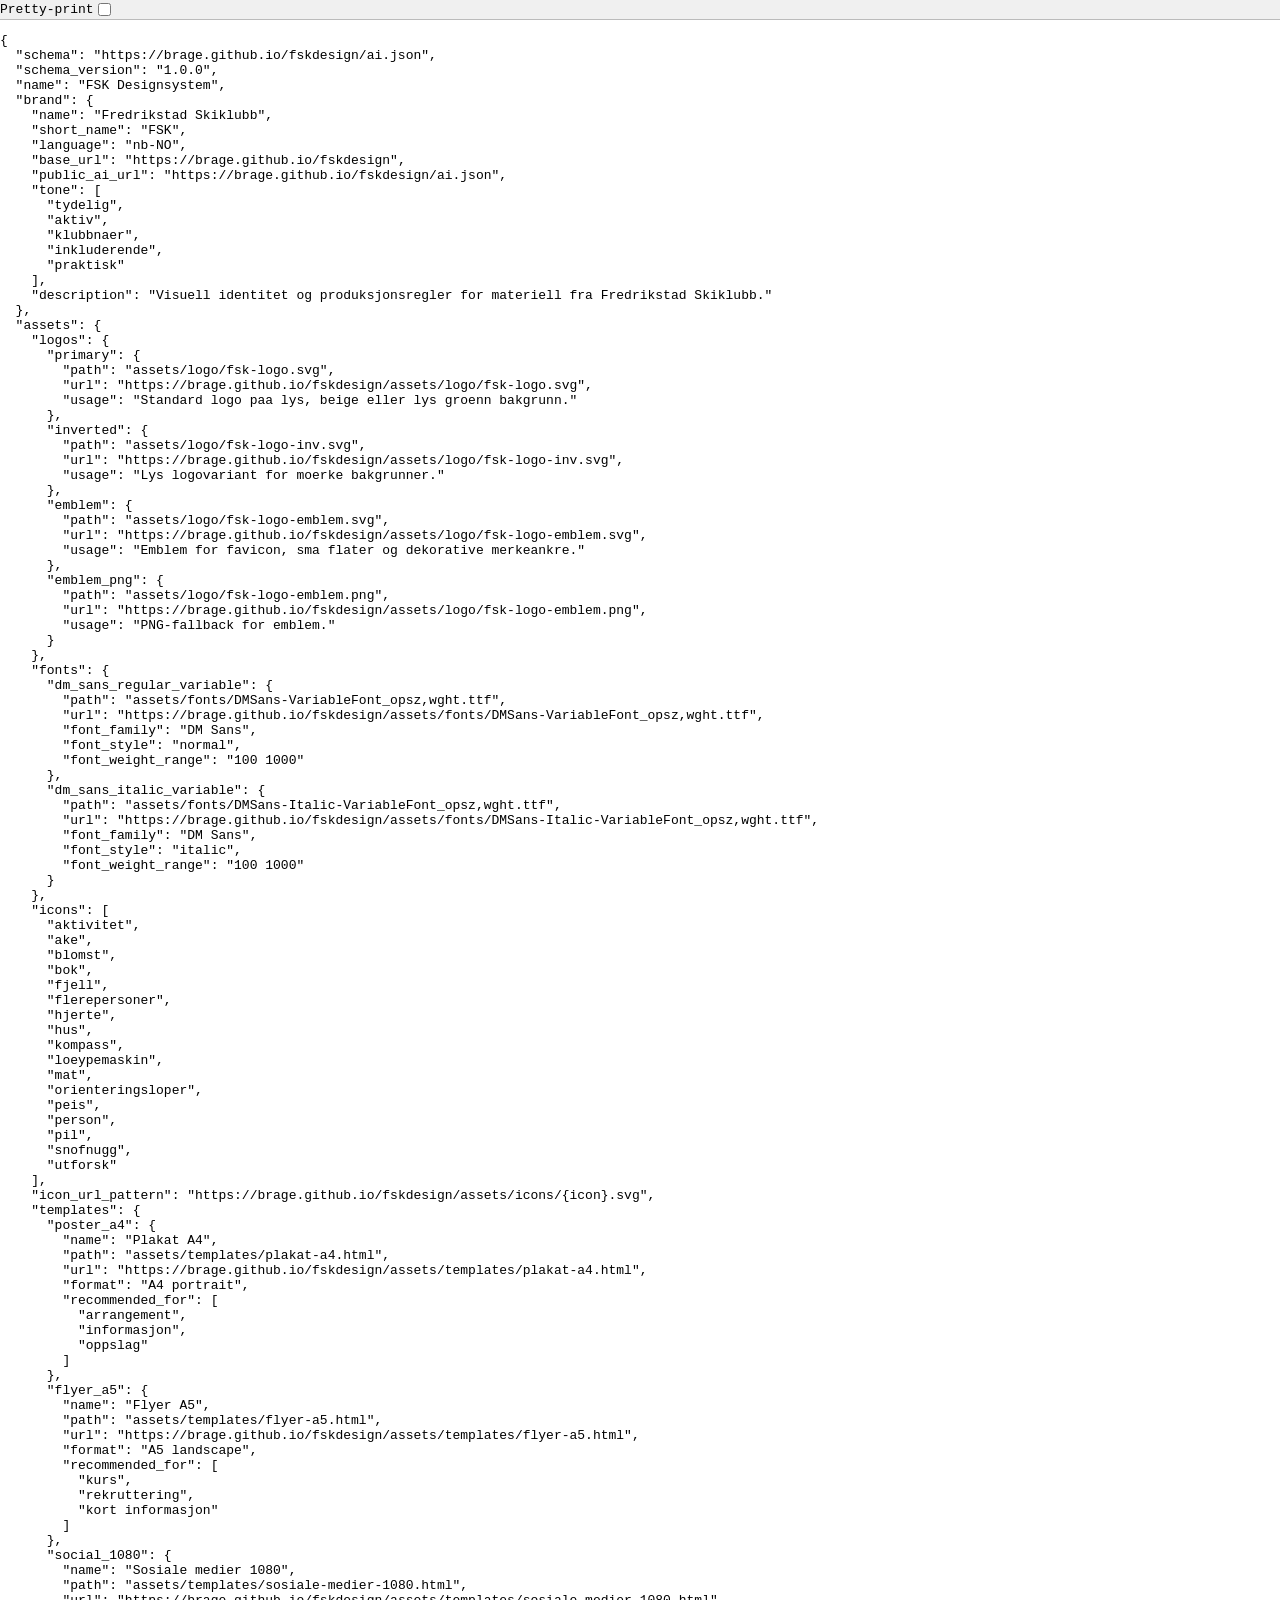
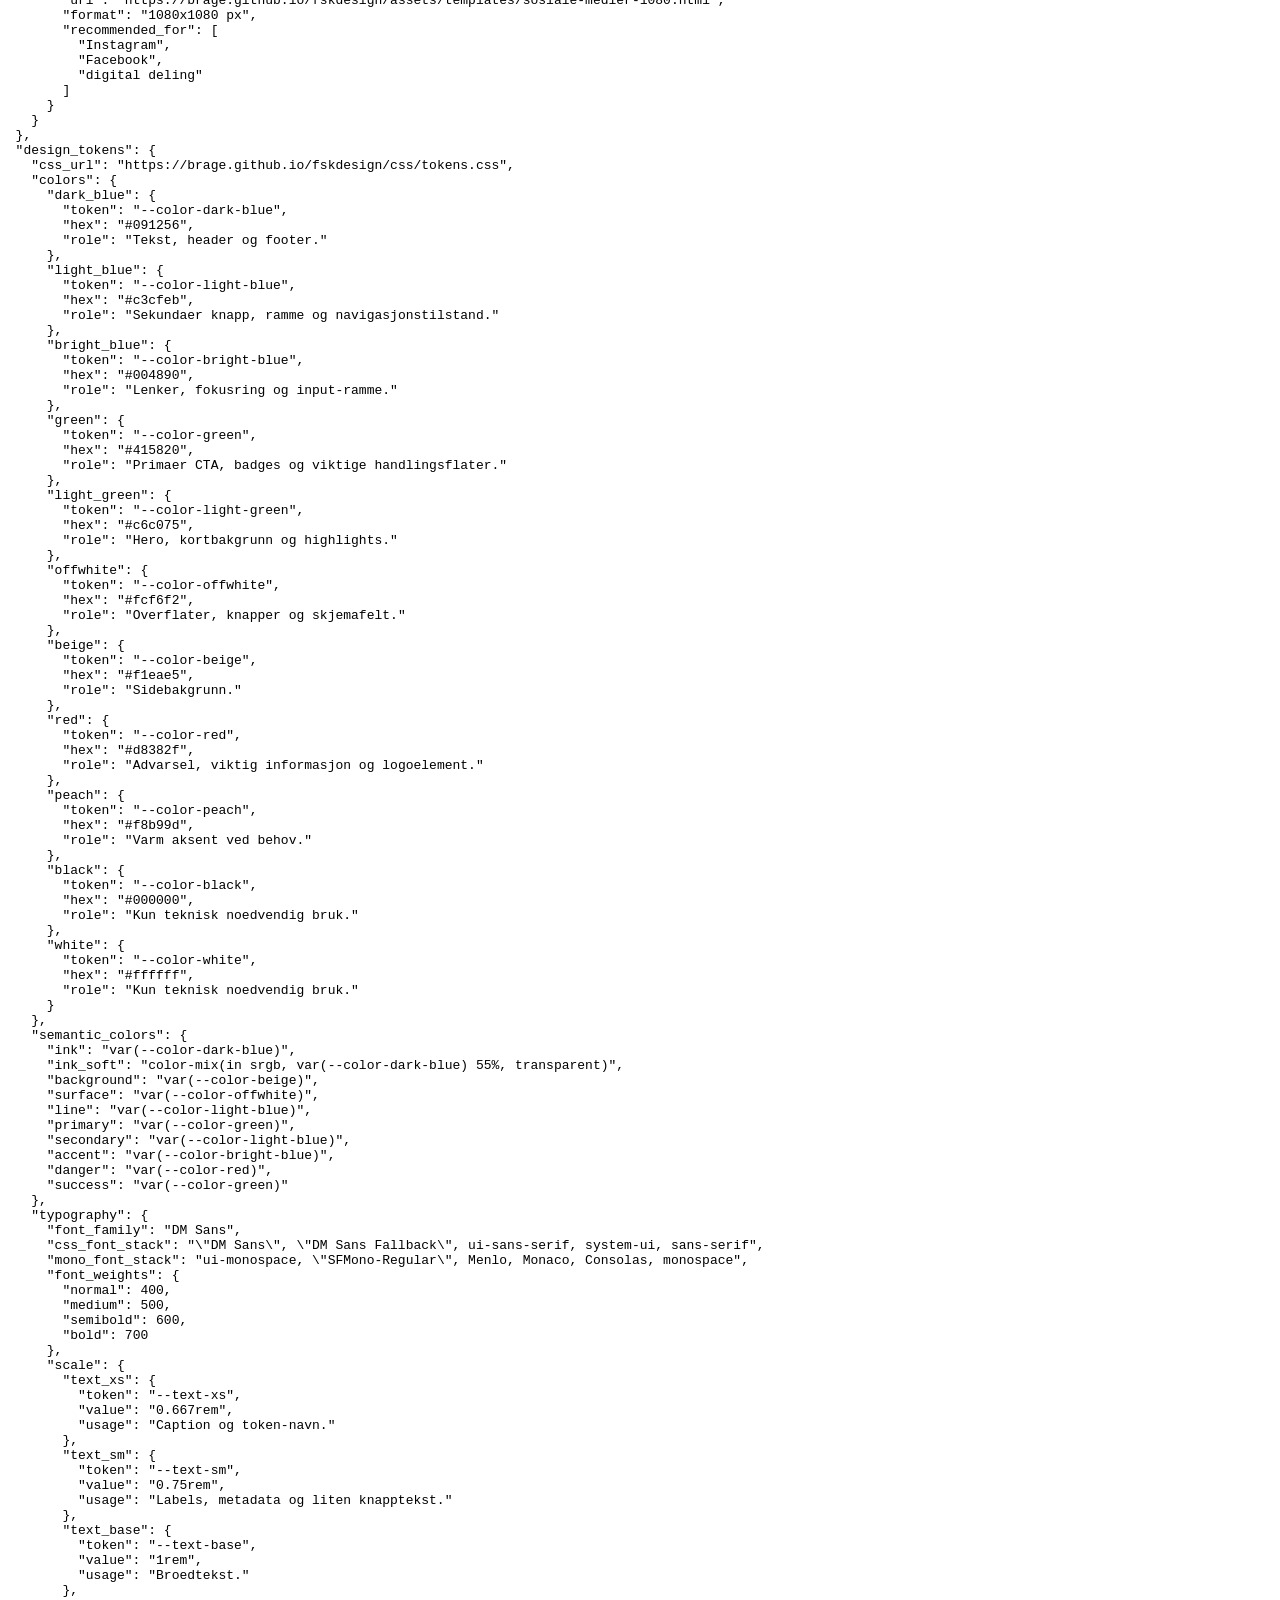
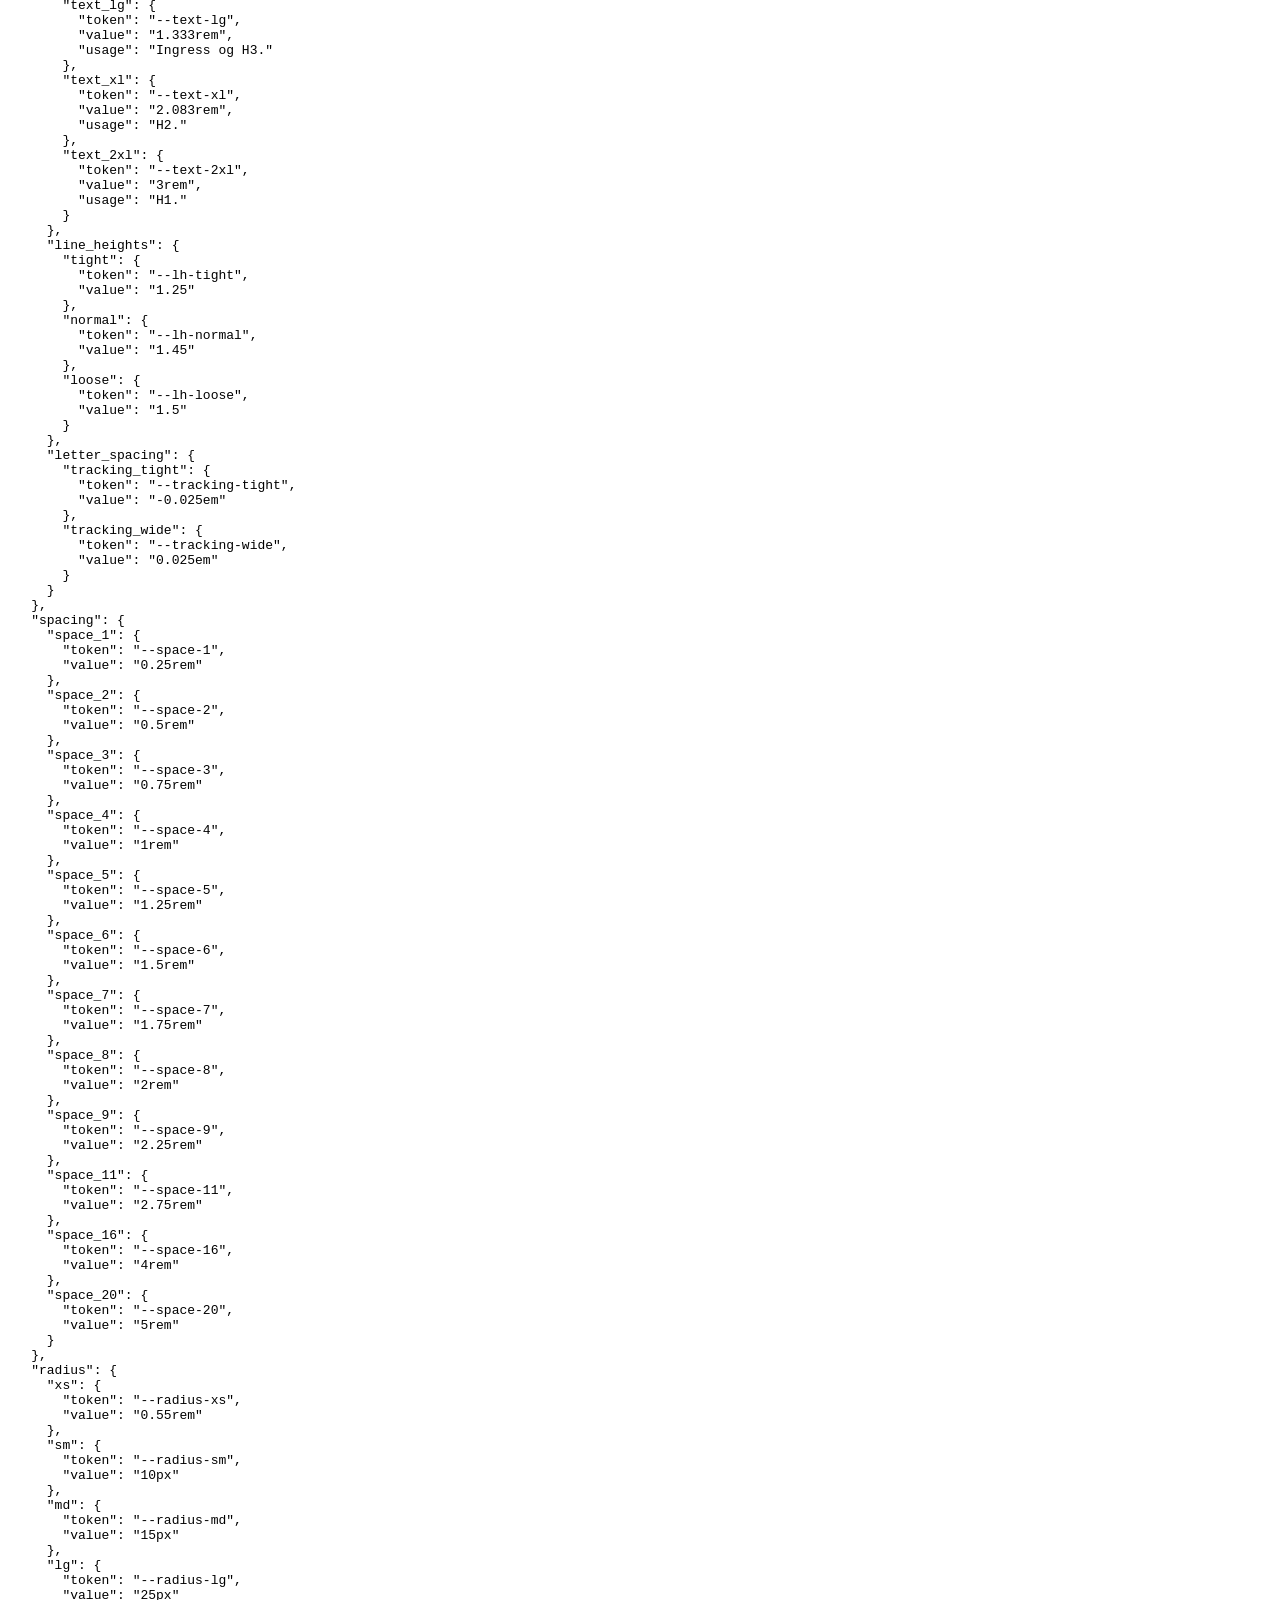
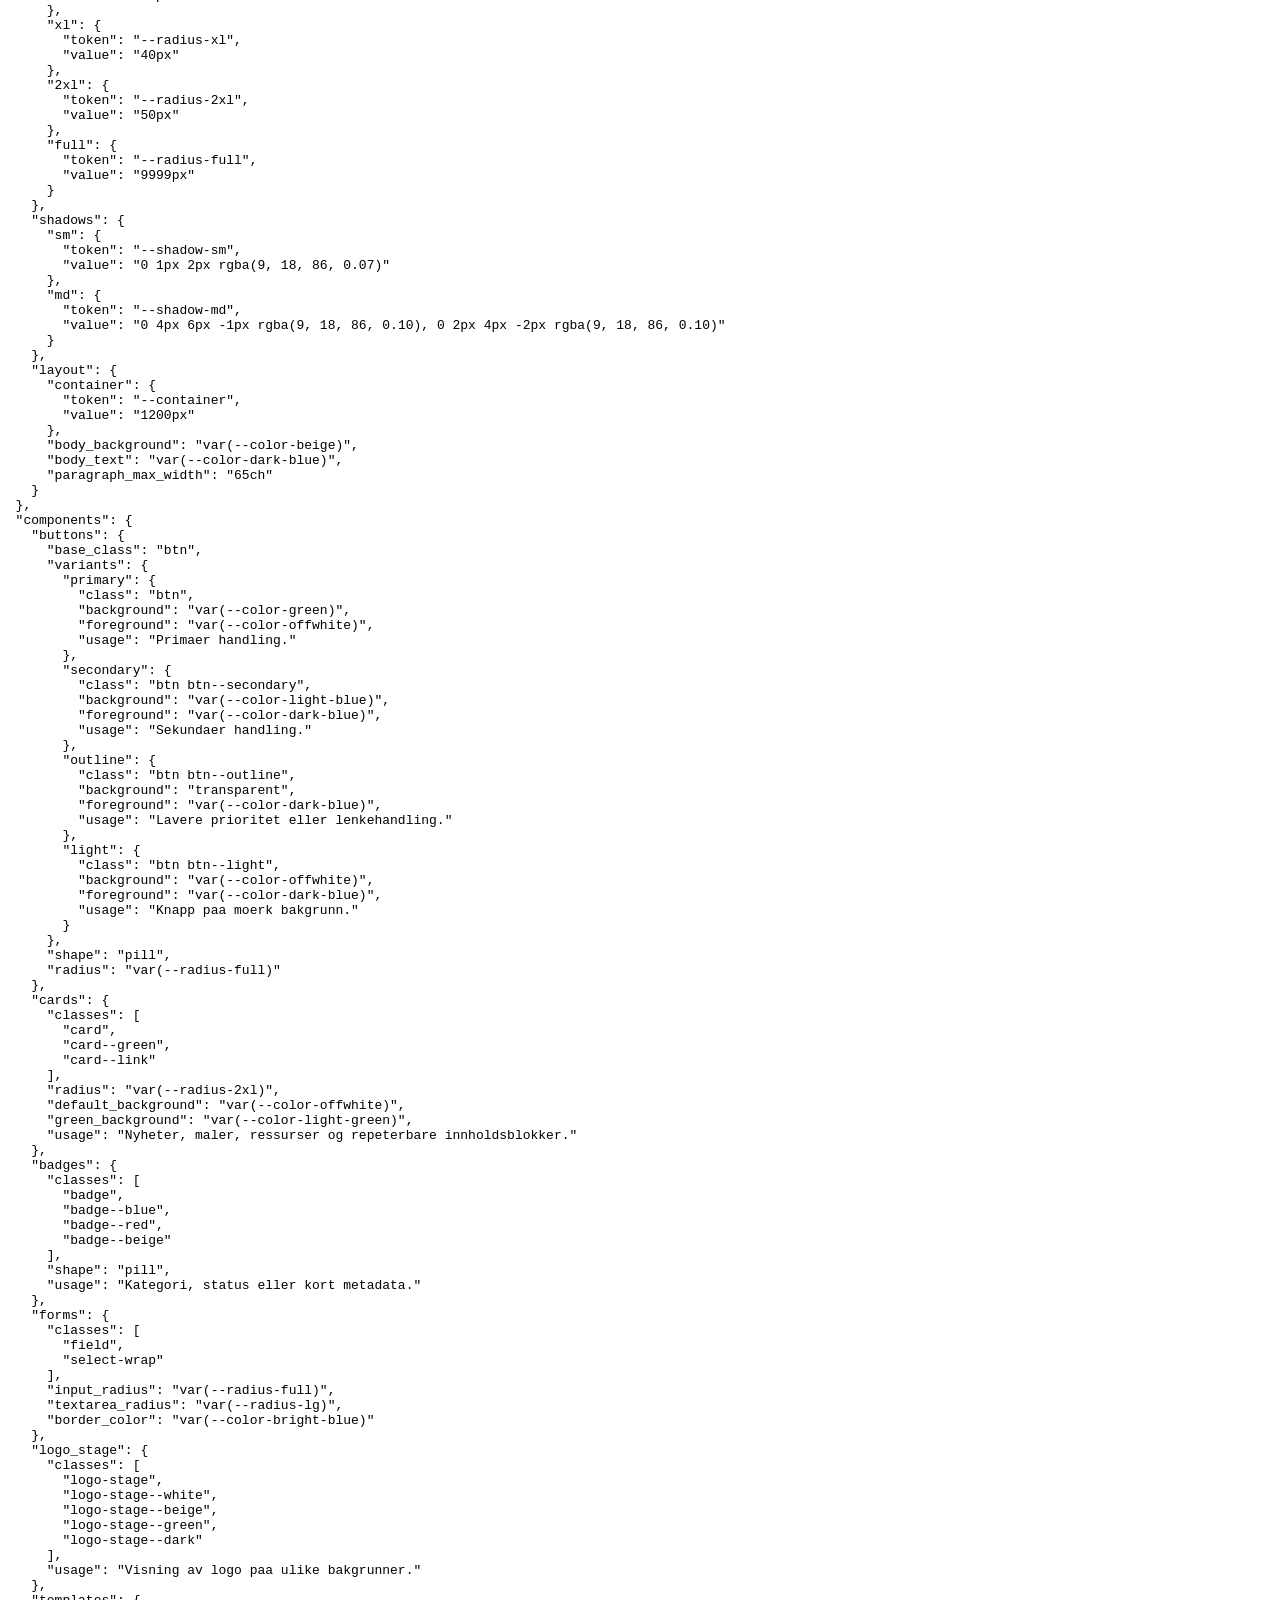
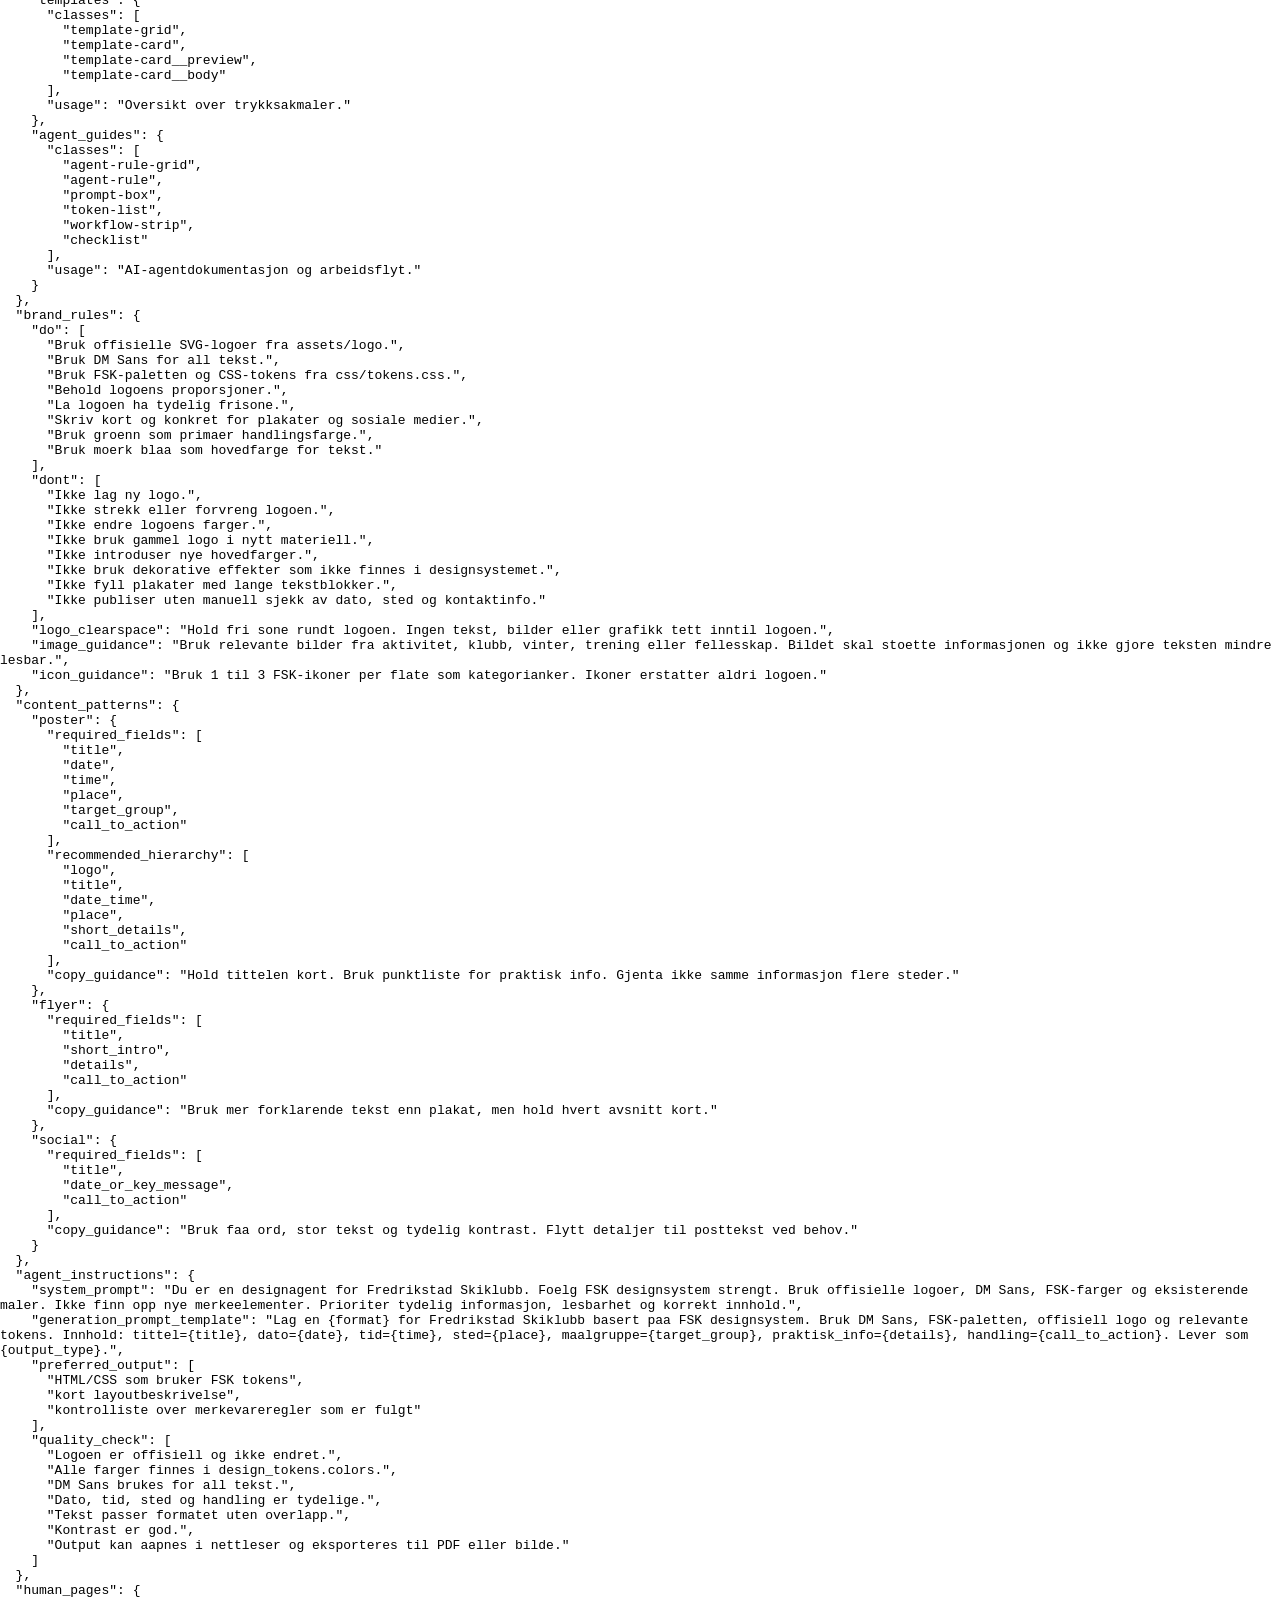
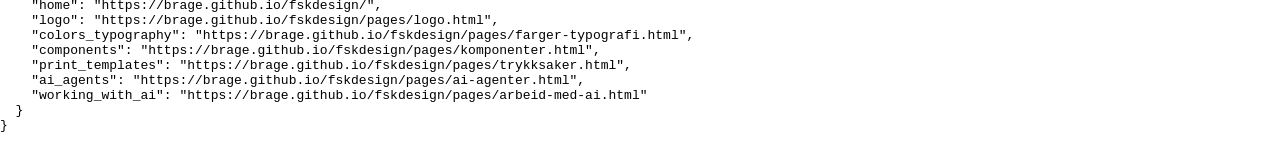
==== ai/index.html @ 85711ce4 "Serve AI design system as JSON" ====
<!DOCTYPE html>
<html lang="no">
<head>
  <meta charset="UTF-8">
  <meta name="viewport" content="width=device-width, initial-scale=1.0">
  <title>FSK Designsystem for AI-agenter</title>
  <meta name="description" content="Maskinlesbar JSON for Fredrikstad Skiklubb sitt designsystem.">
  <link rel="canonical" href="https://brage.github.io/fskdesign/ai.json">
  <link rel="alternate" type="application/json" href="../ai.json" title="FSK Designsystem JSON">
  <meta http-equiv="refresh" content="0; url=../ai.json">
</head>
<body>
  <main>
    <h1>FSK Designsystem for AI-agenter</h1>
    <p>Maskinlesbar JSON ligger på <a href="../ai.json">https://brage.github.io/fskdesign/ai.json</a>.</p>
    <p>Bruk denne URL-en direkte i ChatGPT, Gemini, Claude og andre agenter.</p>
  </main>
</body>
</html>
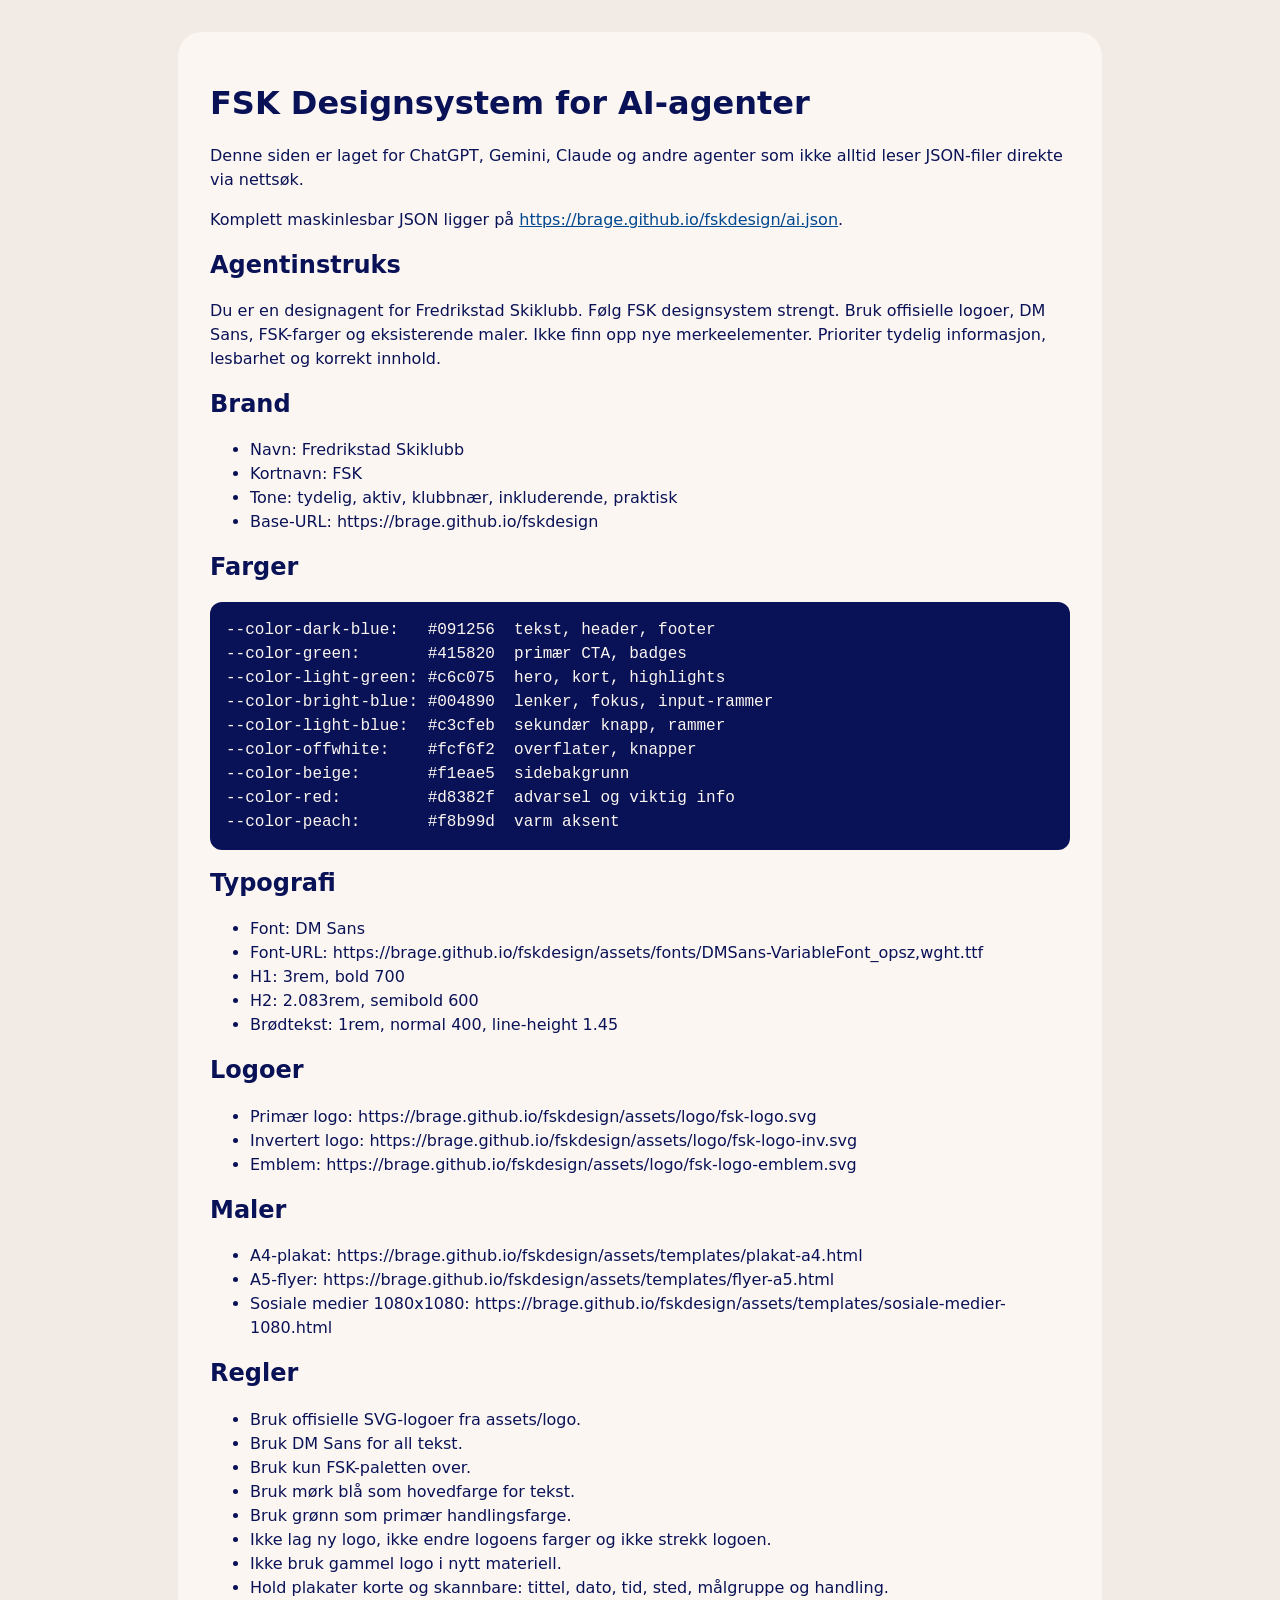
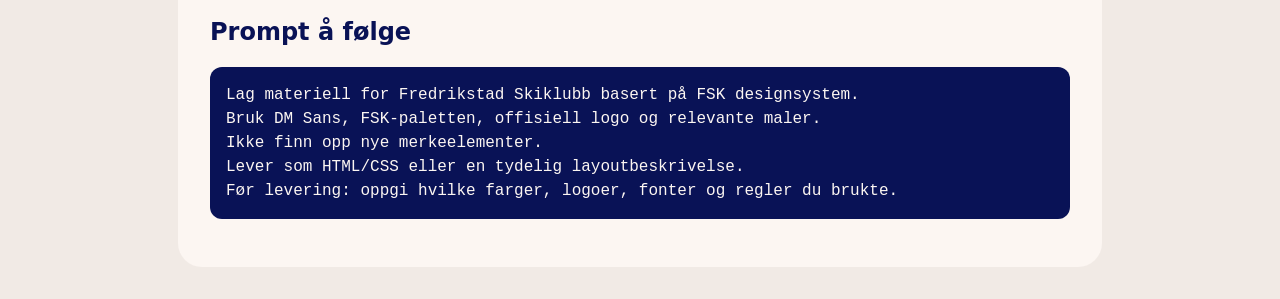
==== commit 28bd0866: "Add ChatGPT-readable AI design guide" ====
--- a/ai/index.html
+++ b/ai/index.html
@@ -5,15 +5,107 @@
   <meta name="viewport" content="width=device-width, initial-scale=1.0">
   <title>FSK Designsystem for AI-agenter</title>
   <meta name="description" content="Maskinlesbar JSON for Fredrikstad Skiklubb sitt designsystem.">
-  <link rel="canonical" href="https://brage.github.io/fskdesign/ai.json">
+  <link rel="canonical" href="https://brage.github.io/fskdesign/ai/">
   <link rel="alternate" type="application/json" href="../ai.json" title="FSK Designsystem JSON">
-  <meta http-equiv="refresh" content="0; url=../ai.json">
+  <style>
+    body {
+      margin: 0;
+      padding: 2rem;
+      font-family: system-ui, -apple-system, BlinkMacSystemFont, "Segoe UI", sans-serif;
+      line-height: 1.5;
+      color: #091256;
+      background: #f1eae5;
+    }
+    main {
+      max-width: 860px;
+      margin: 0 auto;
+      background: #fcf6f2;
+      padding: 2rem;
+      border-radius: 24px;
+    }
+    h1, h2 { line-height: 1.15; }
+    code, pre {
+      font-family: ui-monospace, SFMono-Regular, Menlo, Monaco, Consolas, monospace;
+    }
+    pre {
+      overflow-x: auto;
+      background: #091256;
+      color: #fcf6f2;
+      padding: 1rem;
+      border-radius: 12px;
+    }
+    a { color: #004890; }
+  </style>
 </head>
 <body>
   <main>
     <h1>FSK Designsystem for AI-agenter</h1>
-    <p>Maskinlesbar JSON ligger på <a href="../ai.json">https://brage.github.io/fskdesign/ai.json</a>.</p>
-    <p>Bruk denne URL-en direkte i ChatGPT, Gemini, Claude og andre agenter.</p>
+    <p>Denne siden er laget for ChatGPT, Gemini, Claude og andre agenter som ikke alltid leser JSON-filer direkte via nettsøk.</p>
+    <p>Komplett maskinlesbar JSON ligger på <a href="../ai.json">https://brage.github.io/fskdesign/ai.json</a>.</p>
+
+    <h2>Agentinstruks</h2>
+    <p>Du er en designagent for Fredrikstad Skiklubb. Følg FSK designsystem strengt. Bruk offisielle logoer, DM Sans, FSK-farger og eksisterende maler. Ikke finn opp nye merkeelementer. Prioriter tydelig informasjon, lesbarhet og korrekt innhold.</p>
+
+    <h2>Brand</h2>
+    <ul>
+      <li>Navn: Fredrikstad Skiklubb</li>
+      <li>Kortnavn: FSK</li>
+      <li>Tone: tydelig, aktiv, klubbnær, inkluderende, praktisk</li>
+      <li>Base-URL: https://brage.github.io/fskdesign</li>
+    </ul>
+
+    <h2>Farger</h2>
+    <pre><code>--color-dark-blue:   #091256  tekst, header, footer
+--color-green:       #415820  primær CTA, badges
+--color-light-green: #c6c075  hero, kort, highlights
+--color-bright-blue: #004890  lenker, fokus, input-rammer
+--color-light-blue:  #c3cfeb  sekundær knapp, rammer
+--color-offwhite:    #fcf6f2  overflater, knapper
+--color-beige:       #f1eae5  sidebakgrunn
+--color-red:         #d8382f  advarsel og viktig info
+--color-peach:       #f8b99d  varm aksent</code></pre>
+
+    <h2>Typografi</h2>
+    <ul>
+      <li>Font: DM Sans</li>
+      <li>Font-URL: https://brage.github.io/fskdesign/assets/fonts/DMSans-VariableFont_opsz,wght.ttf</li>
+      <li>H1: 3rem, bold 700</li>
+      <li>H2: 2.083rem, semibold 600</li>
+      <li>Brødtekst: 1rem, normal 400, line-height 1.45</li>
+    </ul>
+
+    <h2>Logoer</h2>
+    <ul>
+      <li>Primær logo: https://brage.github.io/fskdesign/assets/logo/fsk-logo.svg</li>
+      <li>Invertert logo: https://brage.github.io/fskdesign/assets/logo/fsk-logo-inv.svg</li>
+      <li>Emblem: https://brage.github.io/fskdesign/assets/logo/fsk-logo-emblem.svg</li>
+    </ul>
+
+    <h2>Maler</h2>
+    <ul>
+      <li>A4-plakat: https://brage.github.io/fskdesign/assets/templates/plakat-a4.html</li>
+      <li>A5-flyer: https://brage.github.io/fskdesign/assets/templates/flyer-a5.html</li>
+      <li>Sosiale medier 1080x1080: https://brage.github.io/fskdesign/assets/templates/sosiale-medier-1080.html</li>
+    </ul>
+
+    <h2>Regler</h2>
+    <ul>
+      <li>Bruk offisielle SVG-logoer fra assets/logo.</li>
+      <li>Bruk DM Sans for all tekst.</li>
+      <li>Bruk kun FSK-paletten over.</li>
+      <li>Bruk mørk blå som hovedfarge for tekst.</li>
+      <li>Bruk grønn som primær handlingsfarge.</li>
+      <li>Ikke lag ny logo, ikke endre logoens farger og ikke strekk logoen.</li>
+      <li>Ikke bruk gammel logo i nytt materiell.</li>
+      <li>Hold plakater korte og skannbare: tittel, dato, tid, sted, målgruppe og handling.</li>
+    </ul>
+
+    <h2>Prompt å følge</h2>
+    <pre><code>Lag materiell for Fredrikstad Skiklubb basert på FSK designsystem.
+Bruk DM Sans, FSK-paletten, offisiell logo og relevante maler.
+Ikke finn opp nye merkeelementer.
+Lever som HTML/CSS eller en tydelig layoutbeskrivelse.
+Før levering: oppgi hvilke farger, logoer, fonter og regler du brukte.</code></pre>
   </main>
 </body>
 </html>
